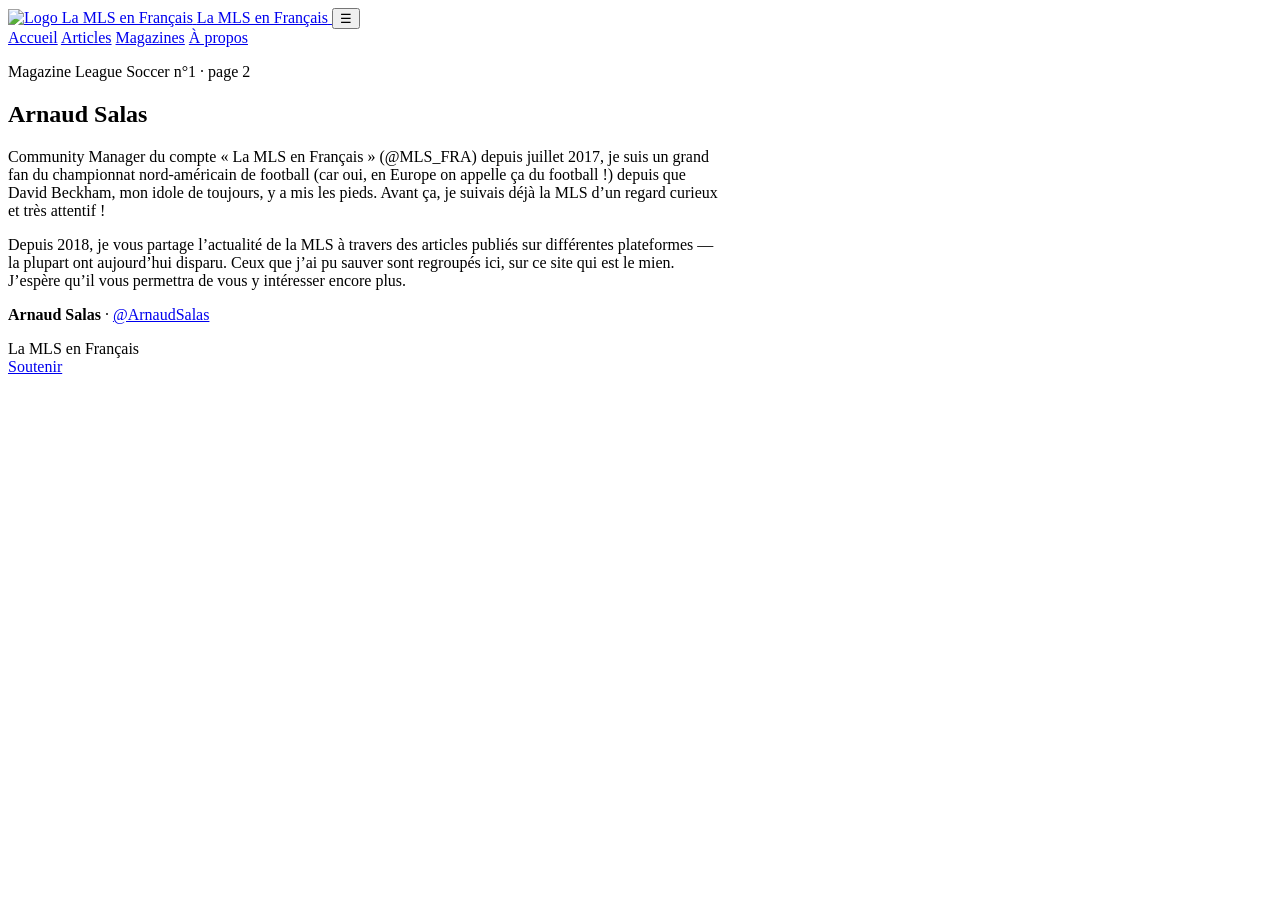
==== a-propos.html @ 492b2275 "Add files via upload" ====
<!DOCTYPE html>
<html lang="fr">
<head>
  <meta charset="UTF-8">
  <meta name="viewport" content="width=device-width, initial-scale=1">
  <title>À propos — La MLS en Français</title>
  <link rel="icon" type="image/png" href="img/logo.png">
  <link rel="stylesheet" href="css/style.css">
</head>
<body>
  <header class="site-header">
    <div class="wrap header-inner">
      <a class="brand" href="index.html">
        <img class="brand-logo" src="img/logo.png" alt="Logo La MLS en Français">
        <span class="brand-text">
          <span class="brand-mark">La MLS en Français</span>
        </span>
      </a>
      <button class="menu-btn" aria-label="Menu">☰</button>
      <nav>
        <a href="index.html">Accueil</a>
        <a href="articles.html">Articles</a>
        <a href="bibliotheque.html">Magazines</a>
        <a href="a-propos.html">À propos</a>
      </nav>
    </div>
  </header>

  <section>
    <div class="wrap prose" style="max-width:720px">
      <p class="eyebrow">Magazine League Soccer n°1 · page 2</p>
      <h1>Arnaud Salas</h1>
      <p>Community Manager du compte « La MLS en Français » (@MLS_FRA) depuis juillet 2017, je suis un grand fan du championnat nord-américain de football (car oui, en Europe on appelle ça du football !) depuis que David Beckham, mon idole de toujours, y a mis les pieds. Avant ça, je suivais déjà la MLS d’un regard curieux et très attentif !</p>
      <p>Depuis 2018, je vous partage l’actualité de la MLS à travers des articles publiés sur différentes plateformes — la plupart ont aujourd’hui disparu. Ceux que j’ai pu sauver sont regroupés ici, sur ce site qui est le mien. J’espère qu’il vous permettra de vous y intéresser encore plus.</p>
      <p><strong>Arnaud Salas</strong> · <a href="https://x.com/ArnaudSalas" target="_blank" rel="noopener">@ArnaudSalas</a></p>
    </div>
  </section>

  <footer>
    <div class="wrap footer-inner">
      <div>La MLS en Français</div>
      <div><a href="index.html#soutenir">Soutenir</a></div>
    </div>
  </footer>
  <script src="js/app.js"></script>
</body>
</html>
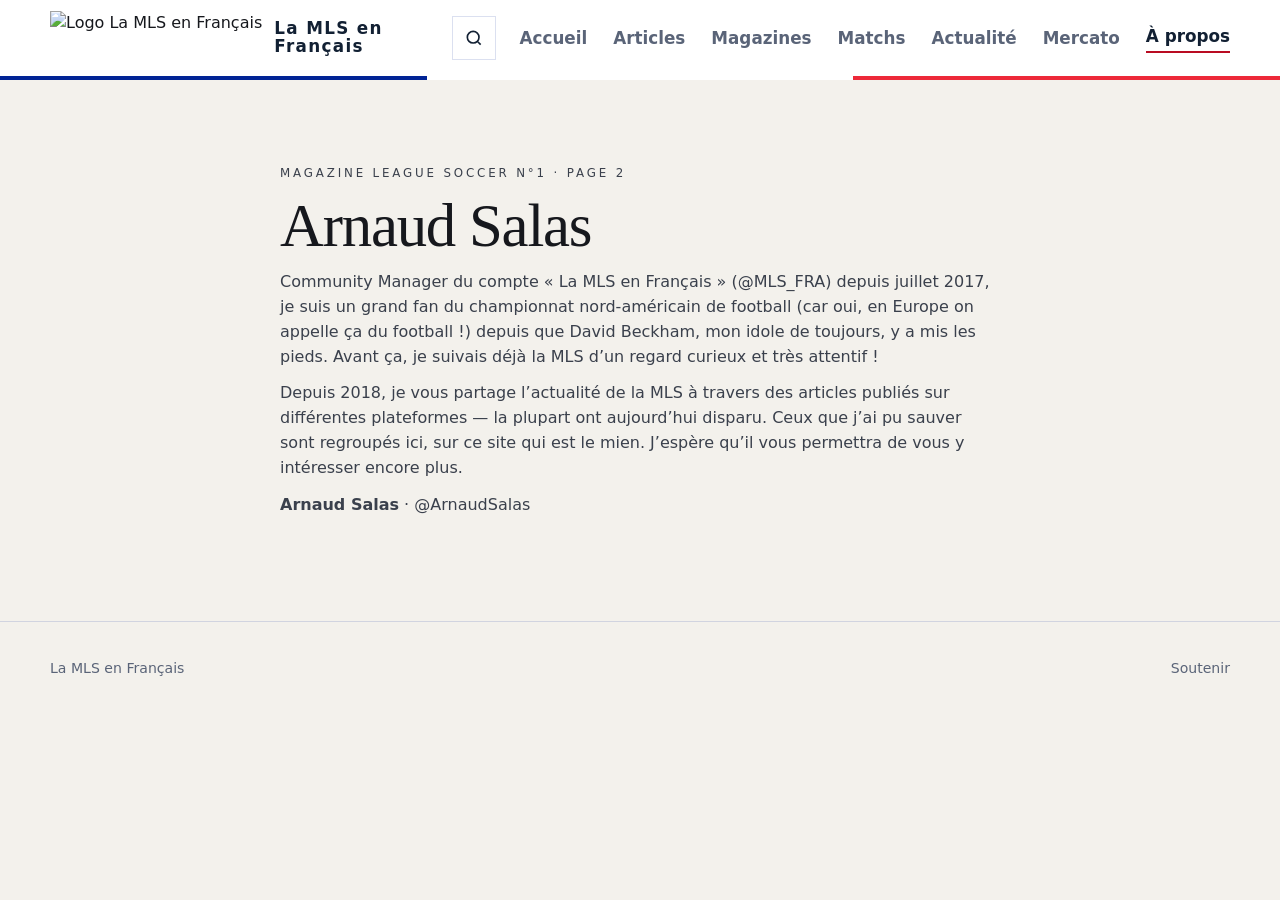
==== commit 53e2b818: "Add files via upload" ====
--- a/a-propos.html
+++ b/a-propos.html
@@ -5,6 +5,10 @@
   <meta name="viewport" content="width=device-width, initial-scale=1">
   <title>À propos — La MLS en Français</title>
   <link rel="icon" type="image/png" href="img/logo.png">
+  <link rel="manifest" href="manifest.json">
+  <meta name="theme-color" content="#002395">
+  <link rel="apple-touch-icon" href="img/icon-192.png">
+
   <link rel="stylesheet" href="css/style.css">
 </head>
 <body>
@@ -21,6 +25,9 @@
         <a href="index.html">Accueil</a>
         <a href="articles.html">Articles</a>
         <a href="bibliotheque.html">Magazines</a>
+        <a href="matchs.html">Matchs</a>
+        <a href="actu.html">Actualité</a>
+        <a href="mercato.html">Mercato</a>
         <a href="a-propos.html">À propos</a>
       </nav>
     </div>
@@ -43,5 +50,19 @@
     </div>
   </footer>
   <script src="js/app.js"></script>
+<!-- Cloudflare Web Analytics (sauf admin / opt-out) -->
+<script>
+(function () {
+  try {
+    if (localStorage.getItem("folio_auth") === "1") return;
+    if (localStorage.getItem("folio_nostats") === "1") return;
+  } catch (e) {}
+  var s = document.createElement("script");
+  s.defer = true;
+  s.src = "https://static.cloudflareinsights.com/beacon.min.js";
+  s.setAttribute("data-cf-beacon", '{"token": "23386e57e82442c2a7a253814341fc16"}');
+  document.body.appendChild(s);
+})();
+</script>
 </body>
 </html>
--- a/css/style.css
+++ b/css/style.css
@@ -0,0 +1,1365 @@
+:root {
+  --ink: #16181d;
+  --ink-soft: #3a404c;
+  --paper: #f3f1ec;
+  --paper-2: #e7e3db;
+  --cream: #fbfaf7;
+  --gold: #b90c22;
+  --gold-2: #8e0a1b;
+  --terracotta: #b90c22;
+  --blue: #1e3a5f;
+  --blue-deep: #122033;
+  --muted: #5a6478;
+  --line: rgba(0, 35, 149, 0.14);
+  --shadow: 0 24px 60px rgba(0, 35, 149, 0.14);
+  --top-bar: var(--blue);
+  --serif: "Fraunces", "Times New Roman", serif;
+  --sans: "Source Sans 3", system-ui, sans-serif;
+}
+
+* { box-sizing: border-box; margin: 0; padding: 0; }
+html { scroll-behavior: smooth; }
+body {
+  font-family: var(--sans);
+  background: var(--paper);
+  color: var(--ink);
+  line-height: 1.55;
+  min-height: 100vh;
+}
+img { max-width: 100%; display: block; }
+a { color: inherit; text-decoration: none; }
+button { font-family: inherit; cursor: pointer; }
+
+.wrap {
+  width: min(1180px, calc(100% - 40px));
+  margin-inline: auto;
+}
+
+/* Header */
+.site-header {
+  position: sticky;
+  top: 0;
+  z-index: 40;
+  background: #fff;
+  border-top: 0;
+  border-bottom: 0;
+  color: var(--ink);
+  box-shadow: none;
+}
+.site-header::after {
+  content: "";
+  display: block;
+  height: 4px;
+  background: linear-gradient(90deg, #002395 0 33.333%, #ffffff 33.333% 66.666%, #ed2939 66.666% 100%);
+}
+.header-inner {
+  display: flex;
+  align-items: center;
+  justify-content: space-between;
+  min-height: 76px;
+  gap: 24px;
+  position: relative;
+}
+.brand {
+  display: flex;
+  align-items: center;
+  gap: 12px;
+  letter-spacing: 0.12em;
+  text-transform: uppercase;
+}
+.brand-logo {
+  height: 54px;
+  width: auto;
+  display: block;
+  flex-shrink: 0;
+}
+.brand-text {
+  display: flex;
+  flex-direction: column;
+  line-height: 1.05;
+}
+.brand-mark {
+  font-family: var(--sans);
+  font-weight: 600;
+  font-size: 1.05rem;
+  letter-spacing: 0.08em;
+  text-transform: none;
+  color: var(--blue-deep);
+}
+.brand-sub {
+  font-size: 0.72rem;
+  color: var(--muted);
+  letter-spacing: 0.06em;
+  text-transform: none;
+}
+.brand { text-transform: none; letter-spacing: 0; }
+.brand-text { gap: 2px; }
+nav {
+  display: flex;
+  align-items: center;
+  gap: 26px;
+  font-size: 1.05rem;
+  letter-spacing: 0;
+  text-transform: none;
+  flex-wrap: nowrap;
+}
+nav a { color: var(--muted); font-weight: 600; white-space: nowrap; }
+nav a:hover, nav a.active { color: var(--blue-deep); }
+nav a.active { border-bottom: 2px solid var(--terracotta); padding-bottom: 2px; }
+.nav-cta {
+  border: 1px solid var(--blue);
+  background: var(--blue);
+  color: #fff;
+  padding: 8px 16px;
+  font-size: 0.78rem;
+  letter-spacing: 0.12em;
+  text-transform: uppercase;
+}
+.nav-cta:hover { background: var(--blue-deep); color: #fff; }
+.menu-btn {
+  display: none;
+  background: none;
+  border: 0;
+  font-size: 1.6rem;
+  width: 44px;
+  height: 44px;
+  color: var(--blue-deep);
+}
+.search-btn {
+  display: inline-flex;
+  align-items: center;
+  justify-content: center;
+  width: 44px;
+  height: 44px;
+  margin-left: auto;
+  background: none;
+  border: 1px solid var(--line);
+  color: var(--blue-deep);
+  cursor: pointer;
+  flex-shrink: 0;
+}
+.search-btn:hover { background: #f3f1ec; }
+.search-overlay {
+  display: none;
+  position: fixed;
+  inset: 0;
+  z-index: 80;
+  background: rgba(18, 32, 51, 0.55);
+  padding: 12vh 16px 24px;
+}
+.search-overlay.open { display: block; }
+.search-panel {
+  max-width: 640px;
+  margin: 0 auto;
+  background: #fff;
+  border: 1px solid var(--line);
+  box-shadow: 0 16px 40px rgba(18, 32, 51, 0.18);
+}
+.search-bar {
+  display: flex;
+  align-items: center;
+  gap: 10px;
+  padding: 12px 14px;
+  border-bottom: 1px solid var(--line);
+  color: var(--blue-deep);
+}
+.search-bar input {
+  flex: 1;
+  border: 0;
+  outline: none;
+  font: inherit;
+  font-size: 1.05rem;
+  min-height: 36px;
+  background: transparent;
+}
+.search-close {
+  border: 0;
+  background: none;
+  font-size: 1.2rem;
+  cursor: pointer;
+  width: 36px;
+  height: 36px;
+  color: var(--muted);
+}
+.search-results { max-height: 60vh; overflow: auto; }
+.search-hint { padding: 20px 16px; color: var(--muted); margin: 0; }
+.search-hit {
+  display: flex;
+  flex-direction: column;
+  gap: 4px;
+  padding: 12px 16px;
+  border-bottom: 1px solid var(--line);
+  color: inherit;
+}
+.search-hit:hover { background: #f7f5f1; }
+.search-hit-cat {
+  font-size: 0.72rem;
+  letter-spacing: 0.08em;
+  text-transform: uppercase;
+  color: var(--terracotta);
+}
+.search-hit strong { font-size: 1rem; color: var(--blue-deep); }
+.search-hit span { font-size: 0.82rem; color: var(--muted); }
+
+/* Hero */
+.hero {
+  padding: 56px 0 40px;
+  background: var(--paper);
+  color: var(--ink);
+}
+.hero h1 { color: var(--ink); }
+.hero .lede { color: var(--ink-soft); }
+.hero .btn.ghost { color: var(--blue-deep); border-color: var(--blue-deep); }
+.hero-grid {
+  display: grid;
+  grid-template-columns: 1fr 1fr;
+  gap: 56px;
+  align-items: center;
+}
+.eyebrow {
+  font-size: 0.74rem;
+  letter-spacing: 0.24em;
+  text-transform: uppercase;
+  color: var(--gold);
+  margin-bottom: 16px;
+}
+h1, h2, .display {
+  font-family: var(--serif);
+  font-weight: 500;
+  line-height: 1.05;
+  letter-spacing: -0.02em;
+}
+h1 { font-size: clamp(2.4rem, 5vw, 3.8rem); }
+h2 { font-size: clamp(2rem, 4vw, 3.2rem); }
+.lede {
+  margin-top: 22px;
+  font-size: 1.12rem;
+  color: var(--ink-soft);
+  max-width: 34ch;
+}
+.hero-actions {
+  display: flex;
+  gap: 14px;
+  margin-top: 32px;
+  flex-wrap: wrap;
+}
+.btn {
+  display: inline-flex;
+  align-items: center;
+  gap: 8px;
+  padding: 12px 20px;
+  border: 0;
+  border-radius: 4px;
+  background: var(--blue-deep);
+  color: #fff;
+  letter-spacing: 0;
+  text-transform: none;
+  font-size: 0.95rem;
+  font-weight: 600;
+}
+.btn.ghost {
+  background: transparent;
+  color: var(--blue-deep);
+  border: 1px solid var(--blue-deep);
+}
+.btn:hover { opacity: 0.88; }
+.hero-visual {
+  position: relative;
+  display: flex;
+  flex-direction: column;
+  gap: 14px;
+}
+.hero-visual img {
+  width: 100%;
+  height: 320px;
+  object-fit: cover;
+  border-radius: 4px;
+  box-shadow: none;
+}
+.une-title {
+  font-family: var(--serif);
+  font-size: clamp(2rem, 4vw, 3rem);
+  border-bottom: 1px solid var(--line);
+  padding-bottom: 12px;
+  margin-bottom: 24px;
+}
+.une-section .wrap {
+  width: min(1180px, calc(100% - 40px));
+}
+.une-layout {
+  display: grid;
+  grid-template-columns: minmax(0, 1.35fr) minmax(340px, 0.9fr);
+  gap: 12px;
+  align-items: start;
+}
+.une-layout > .une-aside {
+  min-width: 0;
+  width: 100%;
+}
+.une-stack-home {
+  display: flex;
+  flex-direction: column;
+  gap: 36px;
+}
+.une-sides {
+  display: flex;
+  flex-direction: column;
+  gap: 16px;
+}
+.une-sides .une-aside h2 { font-size: 1.6rem; }
+.une-sides .news-item {
+  grid-template-columns: 96px 1fr;
+  padding: 12px;
+  gap: 12px;
+}
+.une-sides .news-cover { width: 96px; height: 72px; }
+.une-aside {
+  padding: 12px 12px 14px;
+  position: static;
+}
+.une-layout > .une-aside.panel { padding: 12px; }
+.une-aside h2 { font-size: 1.45rem; margin: 4px 0 8px; }
+.une-list { display: flex; flex-direction: column; gap: 28px; }
+.une-block { display: flex; flex-direction: column; gap: 16px; }
+.une-block-art {
+  padding-top: 22px;
+  margin-top: 8px;
+  border-top: 2px solid var(--ink);
+}
+.une-label {
+  margin: 0;
+  font-size: 0.72rem;
+  letter-spacing: 0.16em;
+  text-transform: uppercase;
+  color: var(--terracotta);
+}
+.une-row {
+  display: grid;
+  grid-template-columns: minmax(200px, 32%) 1fr;
+  gap: 22px;
+  align-items: start;
+  background: #fff;
+  border: 1px solid var(--line);
+  padding: 10px;
+}
+.une-row + .une-row { border-top-width: 1px; }
+.une-row.is-mag { border-left: 4px solid var(--blue); }
+.une-row.is-art { border-left: 4px solid var(--terracotta); }
+.une-row img { width: 100%; height: 200px; object-fit: cover; border-radius: 4px; }
+.une-row.is-mag img {
+  height: auto;
+  aspect-ratio: 2 / 3;
+  object-fit: cover;
+  max-height: 520px;
+}
+.une-row h3 { font-size: 1.9rem; }
+.une-row h3 { font-family: var(--serif); font-size: 1.7rem; margin: 6px 0 10px; }
+.une-row p { color: var(--muted); max-width: none; }
+.une-row span { display: inline-block; margin-top: 10px; color: var(--blue); }
+.news-list { display: flex; flex-direction: column; gap: 10px; margin-top: 14px; }
+.news-item {
+  display: grid;
+  grid-template-columns: 72px 1fr;
+  gap: 10px;
+  align-items: center;
+  padding: 10px;
+  background: #fff;
+  border: 1px solid var(--line);
+}
+.news-item .news-cover {
+  width: 72px;
+  height: 72px;
+  object-fit: cover;
+  border-radius: 4px;
+}
+.news-item:not(:has(img)) { grid-template-columns: 1fr; }
+.news-item em { display: block; margin-top: 4px; font-style: normal; font-size: 0.75rem; color: var(--muted); }
+.tweet-feed { display: flex; flex-direction: column; gap: 10px; margin-top: 14px; }
+.band {
+  background: var(--cream);
+  color: var(--ink);
+  padding: 48px 0;
+  border-top: 1px solid var(--line);
+}
+.band h2, .band .text-link { color: var(--ink); }
+.band .kicker { color: var(--terracotta); }
+.band .panel {
+  background: #fff;
+  border: 1px solid var(--line);
+}
+.tweet-card {
+  display: block;
+  padding: 14px 16px;
+  background: rgba(255,255,255,0.95);
+  color: var(--ink);
+  border: 0;
+  border-left: 4px solid var(--terracotta);
+}
+.tweet-card em { display: block; font-style: normal; font-size: 0.72rem; color: var(--muted); margin-bottom: 6px; }
+.tweet-card strong { font-weight: 500; font-size: 0.92rem; line-height: 1.4; }
+.x-embed { margin-top: 14px; min-height: 80px; }
+@media (max-width: 960px) {
+  .une-layout { grid-template-columns: 1fr; }
+  .une-aside { position: static; }
+}
+@media (max-width: 720px) {
+  .une-sides { grid-template-columns: 1fr; }
+}
+@media (max-width: 720px) {
+  .une-row { grid-template-columns: 1fr; }
+  .une-row img { height: 200px; }
+  .une-row.is-mag img {
+    height: auto;
+    max-height: none;
+    aspect-ratio: 2 / 3;
+  }
+  .une-row h3 { font-size: 1.45rem; }
+  .grid-mags { grid-template-columns: 1fr !important; }
+  .mag-cover { aspect-ratio: 2 / 3; }
+}
+.score-dock {
+  background: #fff;
+  border: 1px solid var(--line);
+  padding: 16px 16px 14px;
+  box-shadow: var(--shadow);
+}
+.score-dock h3 {
+  font-family: var(--serif);
+  font-size: 1.45rem;
+  margin-top: 2px;
+}
+.score-mini-list { margin-top: 12px; display: flex; flex-direction: column; gap: 8px; }
+.score-mini {
+  display: grid;
+  grid-template-columns: 1fr auto 1fr;
+  gap: 6px 8px;
+  align-items: center;
+  padding: 8px 12px;
+  background: var(--paper);
+  font-size: 0.84rem;
+}
+.score-mini em {
+  grid-column: 1 / -1;
+  font-style: normal;
+  font-size: 0.68rem;
+  letter-spacing: 0.08em;
+  text-transform: uppercase;
+  color: var(--muted);
+}
+.score-mini .score-side {
+  display: flex;
+  align-items: center;
+  gap: 8px;
+  min-width: 0;
+}
+.score-mini .score-side.away { justify-content: flex-end; text-align: right; }
+.score-mini .score-side img {
+  width: 22px;
+  height: 22px;
+  object-fit: contain;
+  flex-shrink: 0;
+}
+.score-mini .score-side i {
+  font-style: normal;
+  line-height: 1.2;
+}
+.score-mini .score-side.win i {
+  font-weight: 700;
+  color: var(--blue-deep);
+}
+.score-mini .score-side.lose {
+  opacity: 0.55;
+}
+.une-stack { margin-top: 32px; display: flex; flex-direction: column; gap: 12px; }
+.une-item {
+  display: grid;
+  grid-template-columns: 72px 1fr;
+  gap: 12px;
+  align-items: center;
+  background: #fff;
+  border: 1px solid var(--line);
+  padding: 10px;
+}
+.une-item img { width: 72px; height: 96px; object-fit: cover; }
+.une-item strong { display: block; font-size: 0.95rem; line-height: 1.25; }
+.une-item span { display: block; margin-top: 6px; font-size: 0.78rem; color: var(--blue); }
+.score-mini b { color: var(--blue); min-width: 36px; text-align: center; }
+.score-mini.live b { color: var(--terracotta); }
+.score-dock-actions {
+  display: flex;
+  gap: 10px;
+  margin-top: 12px;
+}
+.score-dock-actions a {
+  flex: 1;
+  text-align: center;
+  padding: 10px 8px;
+  font-size: 0.72rem;
+  letter-spacing: 0.1em;
+  text-transform: uppercase;
+  background: var(--blue-deep);
+  color: #fff;
+}
+.score-dock-actions a:last-child {
+  background: transparent;
+  color: var(--blue);
+  border: 1px solid var(--blue);
+}
+.hero-caption {
+  position: absolute;
+  left: 18px;
+  bottom: 18px;
+  background: rgba(244, 239, 230, 0.92);
+  padding: 10px 14px;
+  font-size: 0.75rem;
+  letter-spacing: 0.08em;
+  text-transform: uppercase;
+}
+
+/* Sections */
+section { padding: 72px 0; }
+.section-head {
+  display: flex;
+  justify-content: space-between;
+  align-items: end;
+  gap: 20px;
+  margin-bottom: 36px;
+}
+.section-head p { color: var(--muted); max-width: 42ch; }
+
+/* Cards */
+.grid-mags {
+  display: grid;
+  grid-template-columns: repeat(4, 1fr);
+  gap: 22px;
+}
+.mag-card {
+  background: var(--cream);
+  border: 1px solid var(--line);
+  transition: transform 0.25s ease, box-shadow 0.25s ease;
+}
+.mag-card:hover {
+  transform: translateY(-6px);
+  box-shadow: var(--shadow);
+}
+.mag-cover {
+  aspect-ratio: 2 / 3;
+  overflow: hidden;
+  background: #ddd4c4;
+}
+.mag-cover img {
+  width: 100%;
+  height: 100%;
+  object-fit: cover;
+  transition: transform 0.5s ease;
+}
+.mag-card:hover .mag-cover img { transform: scale(1.04); }
+.mag-body { padding: 16px 16px 20px; }
+.mag-cat {
+  font-size: 0.68rem;
+  letter-spacing: 0.16em;
+  text-transform: uppercase;
+  color: var(--gold);
+}
+.mag-body h3 {
+  font-family: var(--serif);
+  font-size: 1.7rem;
+  margin: 6px 0 4px;
+}
+.mag-meta { font-size: 0.82rem; color: var(--muted); }
+.mag-excerpt {
+  margin-top: 10px;
+  font-size: 0.92rem;
+  color: var(--ink-soft);
+}
+
+/* Featured row */
+.featured {
+  display: grid;
+  grid-template-columns: 1.15fr 0.85fr;
+  gap: 48px;
+  align-items: center;
+}
+.featured img {
+  width: 100%;
+  max-height: 620px;
+  object-fit: cover;
+  box-shadow: var(--shadow);
+}
+.kicker {
+  font-size: 0.72rem;
+  letter-spacing: 0.2em;
+  text-transform: uppercase;
+  color: var(--terracotta);
+}
+
+/* How it works */
+.steps {
+  display: grid;
+  grid-template-columns: repeat(3, 1fr);
+  gap: 24px;
+}
+.step {
+  padding: 28px 24px;
+  background: var(--cream);
+  border-top: 2px solid var(--gold);
+}
+.step span {
+  font-family: var(--serif);
+  font-size: 2rem;
+  color: var(--gold);
+}
+.step h3 {
+  font-family: var(--serif);
+  font-size: 1.6rem;
+  margin: 8px 0 10px;
+}
+
+/* Reader */
+.reader-page { background: #12153a; color: #e8ebf6; min-height: 100vh; }
+.reader-page .site-header {
+  background: rgba(18, 21, 58, 0.92);
+  border-bottom-color: rgba(255,255,255,0.08);
+  color: #e8ebf6;
+}
+.reader-page nav a, .reader-page .brand-sub { color: #c5cae3; }
+.reader-page .brand-mark { color: #fff; }
+.reader-bar {
+  display: flex;
+  justify-content: space-between;
+  align-items: center;
+  gap: 16px;
+  padding: 18px 0 8px;
+}
+.reader-title { font-family: var(--serif); font-size: 1.6rem; }
+.reader-controls {
+  display: flex;
+  align-items: center;
+  gap: 10px;
+}
+.icon-btn {
+  background: transparent;
+  color: #efe6d6;
+  border: 1px solid rgba(255,255,255,0.2);
+  padding: 8px 14px;
+  font-size: 0.78rem;
+  letter-spacing: 0.08em;
+  text-transform: uppercase;
+}
+.icon-btn:hover { background: #efe6d6; color: #161310; }
+#book {
+  margin: 12px auto 24px;
+  max-width: 980px;
+}
+.stf__parent { margin-inline: auto; }
+.page {
+  background: #f7f1e6;
+  color: #1c1814;
+  overflow: hidden;
+}
+.page img.full {
+  width: 100%;
+  height: 100%;
+  object-fit: cover;
+}
+.page-html {
+  height: 100%;
+  padding: 36px 32px;
+  display: flex;
+  flex-direction: column;
+}
+.page-html .pg-kicker {
+  letter-spacing: 0.18em;
+  text-transform: uppercase;
+  font-size: 0.68rem;
+  color: #b08948;
+}
+.page-html h2 {
+  font-size: 2.2rem;
+  margin: 10px 0 16px;
+}
+.page-html p {
+  font-family: var(--serif);
+  font-size: 1.12rem;
+  line-height: 1.55;
+}
+.page-num {
+  margin-top: auto;
+  font-size: 0.75rem;
+  color: #7a7166;
+  letter-spacing: 0.12em;
+}
+.embed-wrap {
+  width: min(980px, 100%);
+  margin: 8px auto 24px;
+  height: calc(100dvh - 200px);
+  min-height: 560px;
+  background: #0b0d24;
+}
+.embed-wrap iframe {
+  width: 100%;
+  height: 100%;
+  border: 0;
+}
+.heyzine-mode .reader-controls [data-prev],
+.heyzine-mode .reader-controls [data-next],
+.heyzine-mode .reader-controls span {
+  display: none;
+}
+@media (max-width: 720px) {
+  .reader-page .wrap.reader-bar { width: calc(100% - 20px); }
+  .embed-wrap {
+    width: 100%;
+    margin: 0;
+    min-height: 0;
+    height: calc(100dvh - 168px);
+  }
+  .heyzine-mode .reader-title { font-size: 1.2rem; }
+}
+.fs-lite .site-header,
+.fs-lite .reader-bar > div:first-child { display: none; }
+.fs-lite .reader-bar {
+  position: fixed;
+  z-index: 30;
+  right: 8px;
+  top: 8px;
+  padding: 0;
+  width: auto;
+}
+.fs-lite .embed-wrap {
+  position: fixed;
+  inset: 0;
+  width: 100%;
+  height: 100dvh;
+  min-height: 100dvh;
+  margin: 0;
+  z-index: 20;
+}
+
+/* Articles */
+.grid-articles {
+  display: grid;
+  grid-template-columns: 1.2fr 1fr 1fr;
+  gap: 22px;
+}
+.article-card {
+  background: var(--cream);
+  border: 1px solid var(--line);
+  display: flex;
+  flex-direction: column;
+  min-height: 100%;
+  transition: transform 0.25s ease, box-shadow 0.25s ease;
+}
+.article-card:hover {
+  transform: translateY(-5px);
+  box-shadow: var(--shadow);
+}
+.article-card.featured { grid-row: span 1; }
+.article-card .thumb {
+  aspect-ratio: 16 / 10;
+  overflow: hidden;
+  background: #ddd4c4;
+}
+.article-card .thumb img {
+  width: 100%;
+  height: 100%;
+  object-fit: cover;
+}
+.article-card .body { padding: 18px 18px 22px; flex: 1; display: flex; flex-direction: column; }
+.article-card h3 {
+  font-family: var(--serif);
+  font-size: 1.55rem;
+  line-height: 1.15;
+  margin: 8px 0 10px;
+}
+.article-read {
+  margin-top: auto;
+  padding-top: 14px;
+  font-size: 0.78rem;
+  letter-spacing: 0.12em;
+  text-transform: uppercase;
+  color: var(--gold);
+}
+
+.article-hero-img {
+  width: 100%;
+  max-height: 460px;
+  object-fit: cover;
+  margin: 8px 0 28px;
+  box-shadow: var(--shadow);
+}
+.article-layout {
+  width: min(760px, calc(100% - 40px));
+  margin: 40px auto 80px;
+}
+.article-layout h1 {
+  font-size: clamp(2.4rem, 6vw, 4rem);
+  margin: 10px 0 16px;
+}
+.article-meta {
+  color: var(--muted);
+  font-size: 0.92rem;
+  margin-bottom: 8px;
+}
+.article-body { font-family: var(--serif); font-size: 1.22rem; line-height: 1.7; color: var(--ink-soft); }
+.article-body a { color: var(--terracotta); text-decoration: underline; }
+.article-body p { margin: 0 0 1.1em; }
+.article-body h2 {
+  font-size: 1.8rem;
+  color: var(--ink);
+  margin: 1.6em 0 0.5em;
+}
+.article-body figure.in-article { margin: 1.4em 0; }
+.article-body figure.in-article img { width: 100%; height: auto; }
+.article-body figure.in-article figcaption { font-size: 0.82rem; color: var(--muted); margin-top: 6px; }
+.article-body .chapo {
+  font-size: 1.28rem;
+  color: var(--ink);
+  border-left: 3px solid var(--gold);
+  padding-left: 16px;
+}
+.article-nav {
+  display: flex;
+  justify-content: space-between;
+  gap: 16px;
+  margin-top: 48px;
+  padding-top: 24px;
+  border-top: 1px solid var(--line);
+  font-size: 0.88rem;
+}
+
+/* Library filters */
+.filters {
+  display: flex;
+  flex-wrap: wrap;
+  gap: 8px;
+  margin-bottom: 28px;
+}
+.chip {
+  border: 1px solid var(--line);
+  background: transparent;
+  padding: 7px 14px;
+  font-size: 0.78rem;
+  letter-spacing: 0.08em;
+  text-transform: uppercase;
+  color: var(--ink-soft);
+}
+.chip.on, .chip:hover {
+  background: var(--ink);
+  color: var(--cream);
+  border-color: var(--ink);
+}
+
+/* Publish */
+.prose { max-width: 72ch; }
+.prose p { margin: 12px 0; color: var(--ink-soft); }
+.prose h3 {
+  font-family: var(--serif);
+  font-size: 1.7rem;
+  margin-top: 28px;
+}
+.code {
+  background: #1c1814;
+  color: #efe6d6;
+  padding: 16px 18px;
+  overflow: auto;
+  font-size: 0.82rem;
+  line-height: 1.55;
+  margin: 14px 0 22px;
+}
+.note {
+  border-left: 3px solid var(--gold);
+  padding: 12px 16px;
+  background: var(--cream);
+  margin: 18px 0;
+}
+
+/* Write form */
+.form label {
+  display: block;
+  font-size: 0.78rem;
+  letter-spacing: 0.1em;
+  text-transform: uppercase;
+  margin: 18px 0 8px;
+  color: var(--muted);
+}
+.form input, .form select, .form textarea {
+  width: 100%;
+  font: inherit;
+  padding: 14px 16px;
+  border: 1px solid var(--line);
+  background: var(--cream);
+  color: var(--ink);
+  font-size: 1rem;
+}
+.form textarea { min-height: 220px; line-height: 1.55; }
+.form-actions { display: flex; flex-wrap: wrap; gap: 10px; margin-top: 20px; }
+
+/* Social + scores */
+.side-grid {
+  display: grid;
+  grid-template-columns: 0.9fr 1.1fr;
+  gap: 28px;
+  align-items: start;
+}
+.panel {
+  background: #fff;
+  border: 1px solid var(--line);
+  border-radius: 8px;
+  padding: 28px;
+}
+.panel h2 { font-size: 1.6rem; }
+.text-link {
+  display: inline-block;
+  margin-top: 16px;
+  color: var(--blue);
+  font-weight: 600;
+}
+.follow-row {
+  display: grid;
+  grid-template-columns: repeat(3, 1fr);
+  gap: 14px;
+  margin: 20px 0 8px;
+}
+.follow-row a {
+  display: block;
+  background: #fff;
+  border: 1px solid var(--line);
+  padding: 18px 20px;
+}
+.follow-row strong { display: block; margin-top: 4px; color: var(--terracotta); }
+@media (max-width: 720px) {
+  .follow-row { grid-template-columns: 1fr; }
+}
+.social-list {
+  display: flex;
+  flex-direction: column;
+  gap: 10px;
+  margin-top: 16px;
+}
+.social-list a {
+  display: flex;
+  align-items: center;
+  justify-content: space-between;
+  min-height: 48px;
+  padding: 10px 14px;
+  border: 1px solid var(--line);
+  background: #fff;
+}
+.social-list a:hover { border-color: var(--blue); }
+.social-list strong { color: var(--blue); }
+.match-list { display: flex; flex-direction: column; gap: 12px; margin-top: 16px; }
+.match-card {
+  display: grid;
+  grid-template-columns: 1fr auto 1fr;
+  gap: 10px;
+  align-items: center;
+  padding: 14px;
+  background: #fff;
+  border: 1px solid var(--line);
+  text-align: center;
+  font-size: 0.92rem;
+}
+.match-card .when { grid-column: 1 / -1; font-size: 0.72rem; letter-spacing: 0.12em; text-transform: uppercase; color: var(--muted); }
+.match-card .score { font-weight: 600; color: var(--blue); min-width: 64px; }
+.flash-link { display: inline-block; margin-top: 16px; }
+.score-embed {
+  margin-top: 16px;
+  background: #fff;
+  border: 1px solid var(--line);
+  min-height: 420px;
+}
+.score-embed iframe {
+  width: 100%;
+  height: 480px;
+  border: 0;
+  display: block;
+}
+
+/* Footer */
+footer {
+  border-top: 1px solid var(--line);
+  padding: 36px 0 48px;
+  margin-top: 20px;
+}
+.footer-inner {
+  display: flex;
+  justify-content: space-between;
+  gap: 24px;
+  flex-wrap: wrap;
+  color: var(--muted);
+  font-size: 0.88rem;
+}
+
+@media (max-width: 960px) {
+  .hero-grid, .featured, .grid-mags, .steps, .grid-articles, .side-grid {
+    grid-template-columns: 1fr 1fr;
+  }
+  .grid-mags { grid-template-columns: 1fr 1fr; }
+}
+@media (max-width: 720px) {
+  .wrap { width: calc(100% - 28px); }
+  .about-grid { grid-template-columns: 1fr !important; }
+  nav {
+    display: none;
+    position: absolute;
+    left: 0;
+    right: 0;
+    top: 76px;
+    background: #fff;
+    border-bottom: 1px solid var(--line);
+    padding: 12px 16px 20px;
+    gap: 4px;
+    flex-direction: column;
+  }
+  nav.open { display: flex; }
+  nav a {
+    padding: 12px 8px;
+    font-size: 0.95rem;
+  }
+  .menu-btn { display: block; }
+  .brand-logo { height: 44px; }
+  .brand-mark { font-size: 0.92rem; }
+  .hero { padding: 36px 0 16px; }
+  .hero-grid, .featured, .grid-mags, .steps, .grid-articles, .side-grid { grid-template-columns: 1fr; }
+  .hero-visual img { height: 220px; }
+  h1 { font-size: 2.4rem; }
+  .lede { font-size: 1.05rem; max-width: none; }
+  .btn { width: 100%; justify-content: center; min-height: 48px; }
+  .hero-actions { flex-direction: column; }
+  section { padding: 44px 0; }
+  .reader-bar { flex-direction: column; align-items: stretch; }
+  .reader-controls { flex-wrap: wrap; justify-content: space-between; }
+  .icon-btn { flex: 1; min-height: 44px; }
+  .article-layout { width: calc(100% - 28px); margin: 24px auto 56px; }
+  .article-body { font-size: 1.18rem; }
+  .article-nav { flex-direction: column; }
+  .chip { min-height: 40px; }
+  .code { font-size: 0.75rem; }
+}
+
+
+.ad-slot {
+  margin: 28px auto;
+  max-width: 728px;
+  min-height: 90px;
+  border: 1px dashed #c9c4ba;
+  background: #f7f5f1;
+  color: var(--muted);
+  display: flex;
+  flex-direction: column;
+  align-items: center;
+  justify-content: center;
+  gap: 4px;
+  text-align: center;
+  padding: 16px 12px;
+  font-size: 0.78rem;
+  letter-spacing: 0.08em;
+  text-transform: uppercase;
+}
+.ad-slot span { letter-spacing: 0; text-transform: none; font-size: 0.82rem; color: #8a8680; }
+.ad-slot.ad-square { max-width: 320px; min-height: 250px; }
+
+
+.intro-strip {
+  padding: 8px 0 0;
+  background: var(--paper);
+}
+.intro-strip .kicker { margin-bottom: 4px; }
+.intro-line {
+  margin: 0;
+  font-size: 1.05rem;
+  color: var(--ink-soft);
+}
+.intro-sub {
+  margin: 6px 0 0;
+  font-size: 0.95rem;
+  color: var(--muted);
+  max-width: 52ch;
+}
+.une-section { padding-top: 8px; padding-bottom: 8px; }
+
+
+.comments { padding: 8px 0 64px; max-width: 720px; }
+.comments h2 { font-size: 1.8rem; margin-bottom: 8px; }
+.comments-lead { color: var(--muted); margin-bottom: 18px; }
+.comment-form { display: flex; flex-direction: column; gap: 12px; }
+.comment-form label { display: flex; flex-direction: column; gap: 6px; font-size: 0.88rem; font-weight: 600; }
+.comment-form input, .comment-form textarea {
+  font: inherit; font-weight: 400; padding: 10px 12px;
+  border: 1px solid var(--line); background: #fff; border-radius: 4px;
+}
+.comment-form .btn { align-self: flex-start; margin-top: 4px; }
+.comment-note { font-size: 0.82rem; color: var(--muted); }
+.comment-thanks { padding: 16px; background: #fff; border: 1px solid var(--line); }
+.hidden-field { position: absolute; left: -9999px; }
+
+
+.support {
+  padding: 48px 0 28px;
+  border-top: 1px solid var(--line);
+  text-align: center;
+}
+.support h2 { margin: 6px 0 10px; }
+.support p { color: var(--muted); max-width: 46ch; margin: 0 auto 18px; }
+
+.wero-box { display: flex; justify-content: center; }
+.wero-box img { width: 180px; height: 180px; background: #fff; padding: 10px; border: 1px solid var(--line); }
+
+
+.redac { padding: 28px 0 64px; }
+.redac-gate { max-width: 420px; margin: 40px auto; display: flex; flex-direction: column; gap: 12px; }
+.redac-head { display: flex; justify-content: space-between; align-items: end; gap: 16px; margin-bottom: 20px; }
+.redac-grid { display: grid; grid-template-columns: 260px 1fr; gap: 20px; align-items: start; }
+.redac-form, .redac-gate { display: flex; flex-direction: column; gap: 12px; padding: 18px; }
+.redac-form label, .redac-gate label { display: flex; flex-direction: column; gap: 6px; font-size: 0.88rem; font-weight: 600; }
+.redac-form input, .redac-form textarea, .redac-form select,
+.redac-gate input {
+  font: inherit; font-weight: 400; padding: 10px 12px;
+  border: 1px solid var(--line); background: #fff; border-radius: 4px;
+}
+.redac-list { margin-top: 14px; display: flex; flex-direction: column; gap: 6px; max-height: 70vh; overflow: auto; }
+.redac-item { display: block; padding: 8px 10px; border: 1px solid var(--line); background: #fff; }
+.redac-item.on { border-color: var(--terracotta); }
+.redac-item span { display: block; font-size: 0.75rem; color: var(--muted); }
+.redac-tools { display: flex; flex-wrap: wrap; gap: 6px; margin-bottom: 8px; }
+.redac-tools button { font: inherit; font-size: 0.78rem; padding: 4px 8px; border: 1px solid var(--line); background: #fff; }
+.redac-cover { max-height: 140px; width: auto; }
+.redac-actions { display: flex; flex-wrap: wrap; gap: 8px; }
+@media (max-width: 800px) {
+  .redac-grid { grid-template-columns: 1fr; }
+}
+
+.redac-editor {
+  min-height: 280px;
+  padding: 12px 14px;
+  border: 1px solid var(--line);
+  background: #fff;
+  font-weight: 400;
+  line-height: 1.55;
+}
+.redac-editor img { max-width: 100%; height: auto; }
+.redac-editor h2 { font-size: 1.15rem; margin: 12px 0 8px; }
+
+.x-card {
+  display: grid;
+  grid-template-columns: 40px 1fr;
+  gap: 10px;
+  padding: 12px 0;
+  border-bottom: 1px solid var(--line);
+  color: inherit;
+}
+.x-card:last-child { border-bottom: 0; }
+.x-ava { width: 40px; height: 40px; border-radius: 50%; object-fit: cover; }
+.x-meta { font-size: 0.82rem; line-height: 1.3; }
+.x-meta span { color: var(--muted); font-weight: 400; }
+.x-card p { margin-top: 4px; font-size: 0.92rem; line-height: 1.4; }
+
+.x-frame { width: 100%; height: 640px; border: 0; background: #fff; }
+
+.stand-wrap { margin-top: 28px; }
+.stand-title { font-size: 1.05rem; margin: 18px 0 12px; }
+.stand-grid { display: grid; grid-template-columns: 1fr 1fr; gap: 18px; }
+.stand-conf h3 { font-size: 0.92rem; margin-bottom: 8px; }
+.stand { width: 100%; border-collapse: collapse; font-size: 0.82rem; }
+.stand th, .stand td { padding: 6px 5px; text-align: center; border-bottom: 1px solid var(--line); }
+.stand th { color: var(--muted); font-weight: 600; font-size: 0.72rem; text-transform: uppercase; }
+.stand td.club { text-align: left; white-space: nowrap; }
+.stand td.club img { width: 20px; height: 20px; object-fit: contain; }
+.stand td.rk, .stand td.pts { font-weight: 700; }
+.stand tr.in-po td.club span { font-weight: 600; }
+.po-tag {
+  font-style: normal;
+  font-size: 0.62rem;
+  letter-spacing: 0.04em;
+  text-transform: uppercase;
+  background: #e8f6ee;
+  color: #0d6a3b;
+  padding: 1px 5px;
+  margin-left: 4px;
+  white-space: nowrap;
+}
+.po-tag.wc { background: #e8eef6; color: #1e3a5f; }
+.po-line td {
+  text-align: left;
+  font-size: 0.68rem;
+  letter-spacing: 0.04em;
+  text-transform: uppercase;
+  color: #0d6a3b;
+  background: #f3faf6;
+  border-bottom: 2px solid #0d6a3b;
+  padding: 4px 6px;
+}
+.po-line.wc td { color: #1e3a5f; background: #f3f5fa; border-bottom-color: #1e3a5f; }
+.article-meta { display: flex; flex-wrap: wrap; gap: 8px 16px; color: var(--muted); font-size: 0.88rem; }
+.share-row { display: flex; gap: 10px; flex-wrap: wrap; margin: 22px 0 8px; }
+.related { margin: 36px 0 12px; }
+.related h2 { font-size: 1.15rem; margin-bottom: 12px; }
+.related-grid { display: grid; grid-template-columns: repeat(3, 1fr); gap: 14px; }
+.related-card { display: block; background: #fff; border: 1px solid var(--line); }
+.related-card img { width: 100%; height: 110px; object-fit: cover; }
+.related-card div { padding: 10px 12px; }
+.related-card span, .related-card em { display: block; font-size: 0.72rem; color: var(--muted); }
+.related-card strong { display: block; margin: 4px 0; font-size: 0.92rem; }
+@media (max-width: 800px) {
+  .stand-grid, .related-grid { grid-template-columns: 1fr; }
+}
+
+.lead-grid { display: grid; grid-template-columns: 1fr 1fr; gap: 0 36px; }
+.lead-col + .lead-col { padding-left: 28px; border-left: 2px solid var(--ink); }
+.lead-col h3 { margin-bottom: 10px; }
+.lead-list { list-style: none; margin: 0; padding: 0; }
+.lead-list li {
+  display: grid;
+  grid-template-columns: 22px 36px 1fr auto;
+  gap: 8px;
+  align-items: center;
+  padding: 7px 0;
+  border-bottom: 1px solid var(--line);
+  font-size: 0.88rem;
+}
+.lead-list em { font-style: normal; color: var(--muted); }
+.lead-list img, .lead-list b {
+  width: 36px; height: 36px; border-radius: 50%;
+  object-fit: cover; background: #ddd;
+}
+.lead-list strong { color: var(--blue); }
+@media (max-width: 720px) {
+  .lead-grid { grid-template-columns: 1fr; gap: 22px; }
+  .lead-col + .lead-col {
+    padding-left: 0;
+    padding-top: 18px;
+    border-left: 0;
+    border-top: 2px solid var(--ink);
+  }
+}
+
+.source-line{margin-top:18px;font-size:.82rem;color:var(--muted)}.source-line a{color:var(--blue)}
+
+.lead-ava { position: relative; width: 36px; height: 36px; border-radius: 50%; background: #c9c3b8; overflow: hidden; display: inline-flex; align-items: center; justify-content: center; }
+.lead-ava i { font-style: normal; font-size: 0.68rem; color: #fff; }
+.lead-ava img { position: absolute; inset: 0; width: 36px; height: 36px; object-fit: cover; }
+.lead-list li { grid-template-columns: 22px 36px 1fr auto; }
+
+
+.news-page { display: grid; grid-template-columns: 1fr 1fr; gap: 12px; }
+@media (max-width: 720px) { .news-page { grid-template-columns: 1fr; } }
+
+
+/* live-tabs removed */
+
+
+.follow-mini { display: flex; flex-direction: column; gap: 8px; margin-top: 14px; }
+.follow-mini a { font-weight: 600; }
+.une-aside .btn { margin-top: 10px; width: 100%; justify-content: center; }
+
+
+.stand-wrap, .stand-conf { max-width: 100%; overflow-x: auto; -webkit-overflow-scrolling: touch; }
+@media (max-width: 720px) {
+  .stand-grid { grid-template-columns: 1fr; }
+  .stand { font-size: 0.75rem; }
+  .stand th, .stand td { padding: 6px 4px; }
+  .stand td.club { white-space: normal; max-width: 42vw; }
+  .stand td.club span { display: inline; }
+}
+
+
+@media (max-width: 720px) {
+  .stand-conf { overflow-x: visible; }
+  .stand { font-size: 0.95rem; min-width: 0; }
+  .stand th, .stand td { padding: 10px 6px; }
+  .stand td.club { max-width: none; white-space: normal; }
+  .stand td.club img { width: 24px; height: 24px; }
+  .stand th:nth-child(3), .stand td:nth-child(3),
+  .stand th:nth-child(4), .stand td:nth-child(4),
+  .stand th:nth-child(5), .stand td:nth-child(5),
+  .stand th:nth-child(6), .stand td:nth-child(6) { display: none; }
+  .stand tr.po-line td { font-size: 0.8rem; text-align: left; }
+}
+
+
+.stand-row {
+  display: grid;
+  grid-template-columns: 2rem 28px 1fr auto auto;
+  gap: 8px;
+  align-items: center;
+  padding: 10px 8px;
+  border-bottom: 1px solid var(--line);
+  font-size: 1rem;
+}
+.stand-row img { width: 28px; height: 28px; object-fit: contain; }
+.stand-row .club { font-weight: 600; line-height: 1.25; }
+.stand-row .pts { font-weight: 700; }
+.stand-row .gd { color: var(--muted); }
+.stand-row.in-po .club { font-weight: 700; }
+@media (max-width: 720px) {
+  .stand-row { grid-template-columns: 1.6rem 26px 1fr auto; font-size: 1.02rem; padding: 12px 6px; }
+  .stand-row .gd { display: none; }
+}
+
+
+.stand-row { grid-template-columns: 2rem 28px 1fr auto; }
+.club-block { display: flex; flex-direction: column; gap: 2px; min-width: 0; }
+.club-stats { font-size: 0.82rem; color: var(--muted); }
+@media (max-width: 720px) {
+  .stand-row { grid-template-columns: 1.6rem 26px 1fr auto; }
+  .stand-row .gd { display: none; }
+  .club-stats { display: block; font-size: 0.8rem; }
+}
+
+
+@media (max-width: 720px) {
+  /* stats visibles partout */
+  .stand-row { font-size: 1.05rem; }
+}
+
+
+.po-line {
+  margin: 0;
+  padding: 8px 10px;
+  font-size: 0.78rem;
+  font-weight: 700;
+  letter-spacing: 0.04em;
+  text-transform: uppercase;
+  color: #1b5e20;
+  background: #e8f5e9;
+  border-top: 2px solid #2e7d32;
+  border-bottom: 2px solid #2e7d32;
+}
+.po-line.wc {
+  color: #1e3a5f;
+  background: #e8eef6;
+  border-color: #1e3a5f;
+}
+.stand-row.in-po { background: #f4faf4; border-left: 3px solid #2e7d32; }
+.stand-row.in-wc { background: #f4f7fb; border-left: 3px solid #1e3a5f; }
+
+
+.stand-scroll { overflow-x: auto; -webkit-overflow-scrolling: touch; max-width: 100%; }
+.stand tr.in-po { background: #f4faf4; }
+.stand tr.in-wc { background: #f4f7fb; }
+@media (max-width: 720px) {
+  .stand { font-size: 0.88rem; }
+  .stand th, .stand td { padding: 8px 6px; }
+  .stand td.club { white-space: normal; }
+}
+
+
+@media (max-width: 720px) {
+  .stand-scroll { overflow-x: visible; }
+  .stand { width: 100%; min-width: 0; font-size: 0.95rem; }
+  .stand td.club { white-space: normal; }
+  .stand th:nth-child(3), .stand td:nth-child(3),
+  .stand th:nth-child(4), .stand td:nth-child(4),
+  .stand th:nth-child(5), .stand td:nth-child(5),
+  .stand th:nth-child(6), .stand td:nth-child(6) { display: none; }
+}
+
+
+.nl-form { display: flex; gap: 10px; flex-wrap: wrap; margin-top: 12px; max-width: 480px; }
+.nl-form input { flex: 1; min-width: 200px; padding: 10px 12px; border: 1px solid var(--line); }
+
+
+.wero-mail { display: flex; flex-wrap: wrap; gap: 10px; align-items: center; margin-top: 10px; }
+.wero-mail strong { font-size: 1.05rem; }
+
